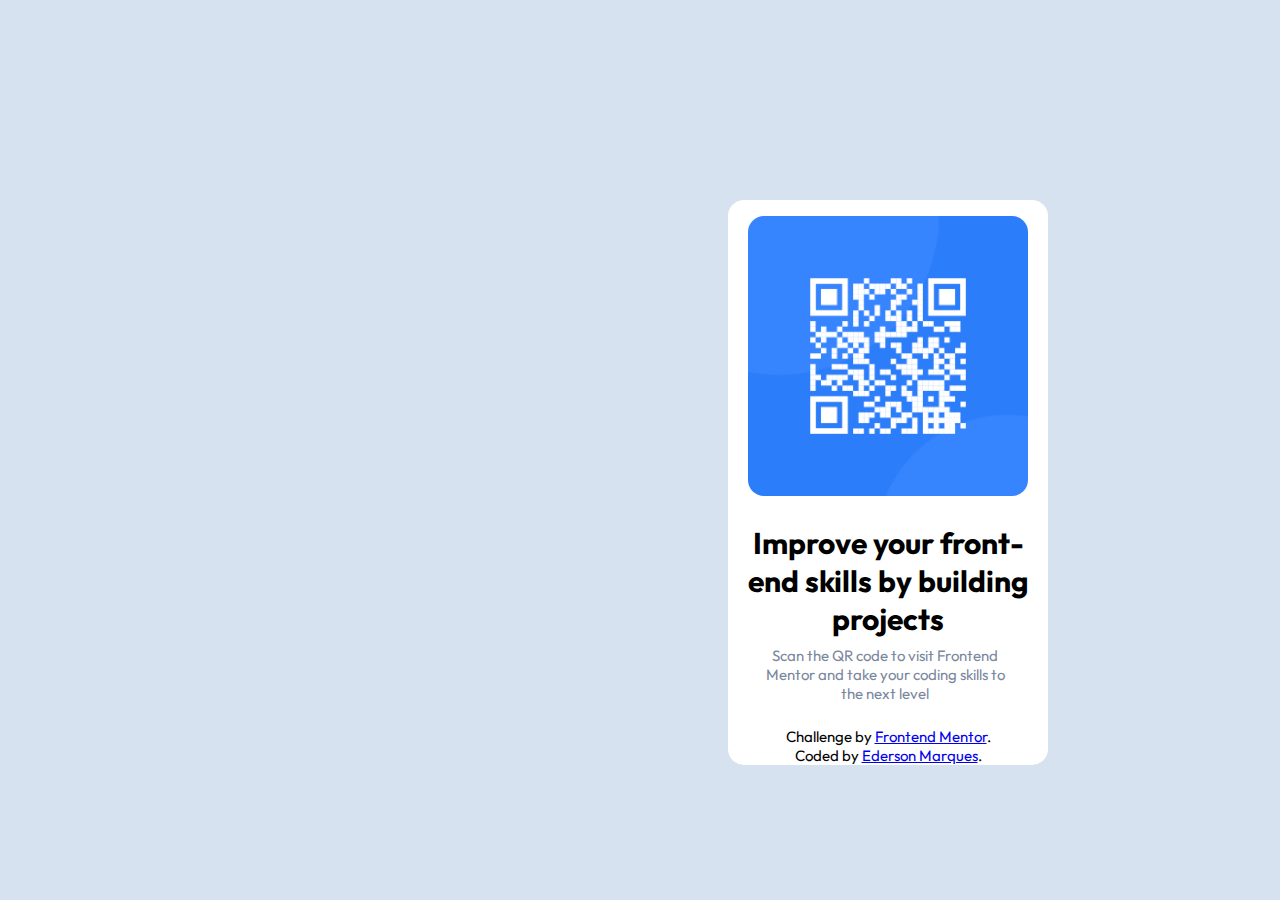
==== index.html @ a7690b4a "Add files via upload" ====
<!DOCTYPE html>
<html lang="en">

<head>
  <meta charset="UTF-8">
  <meta name="viewport" content="width=device-width, initial-scale=1.0">

  <link rel="icon" type="image/png" sizes="32x32" href="./images/favicon-32x32.png">

  <title>Frontend Mentor | QR code component</title>


  <style>
    @import url('https://fonts.googleapis.com/css2?family=Inter:wght@400;700&family=Outfit:wght@400;700&display=swap');

    body {
      
      font-family: "Outfit";
      width: 1440px;
      background-color: hsl(212, 45%, 89%);
      font-size: 15px;
      text-align: center;
    }

    #caixa {
      
      background-color: hsl(0, 0%, 100%);
      border-radius: 16px;
      margin-top: 200px;
      margin-left: 50%;
      width: 320px;

    }

    #qrcode {
      border-radius: 32px;
      padding: 16px;
      width: 280px;
    }

    h1 {
      padding: 8px;
      margin: 0 10px;
    }

    p {

      color: hsl(220, 15%, 55%);
      font-weight: 400;
      width: 250px;

      margin: 0 32px 24px;
    }

    .attribution {
      margin: 0 50px;
    }
  </style>
</head>

<body>

  <section id="caixa">
    <div>
      <img src="images/image-qr-code.png" alt="Qr code" id="qrcode">
      <h1>Improve your front-end skills by building projects</h1>
      <p>Scan the QR code to visit Frontend Mentor and take your coding skills to the next level</p>
    </div>

    </div>

    <div class="attribution">
      Challenge by <a href="https://www.frontendmentor.io?ref=challenge" target="_blank">Frontend Mentor</a>.
      Coded by <a href="#">Ederson Marques</a>.
    </div>
  </section>

</body>

</html>
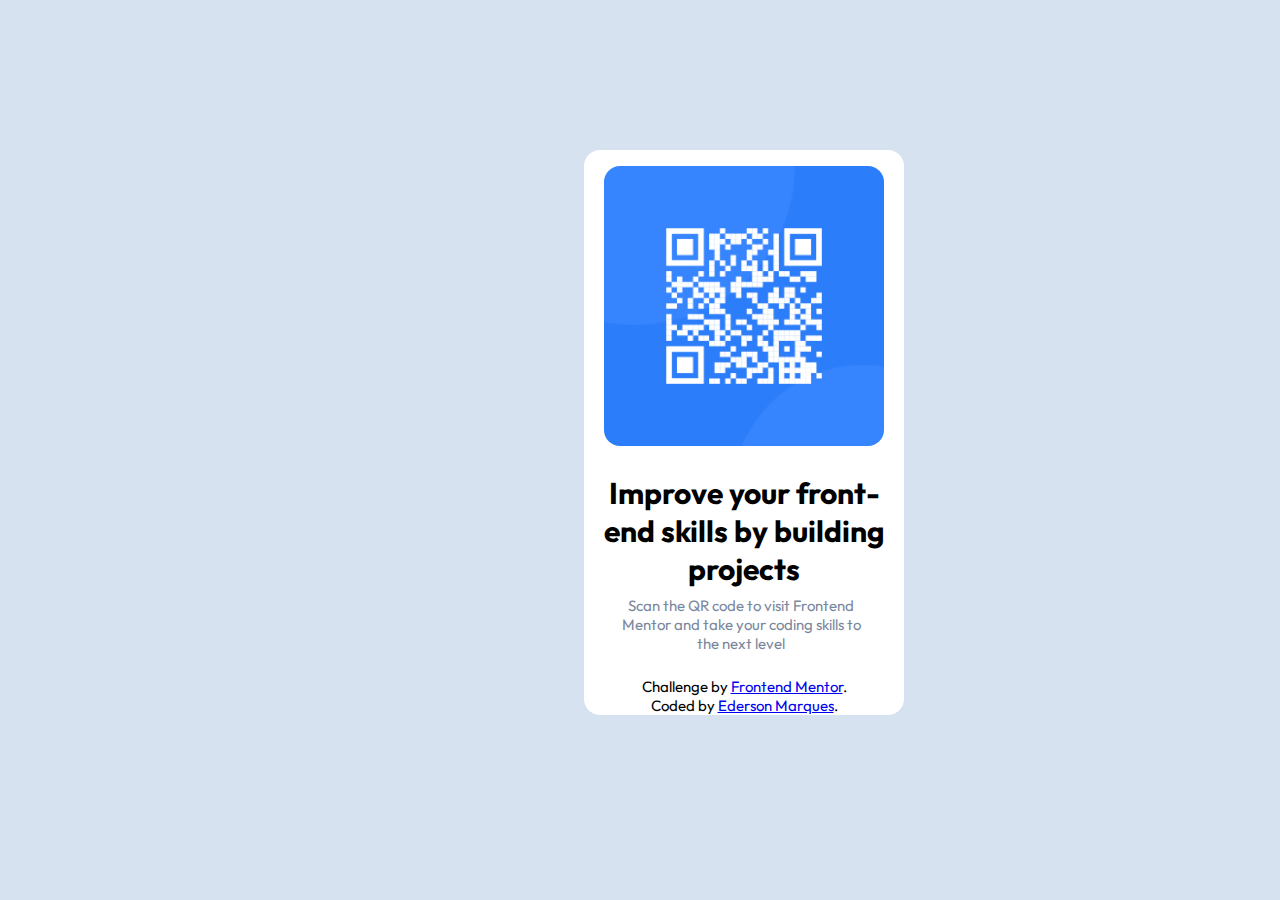
==== commit 47603e48: "margin change value" ====
--- a/index.html
+++ b/index.html
@@ -26,8 +26,8 @@
       
       background-color: hsl(0, 0%, 100%);
       border-radius: 16px;
-      margin-top: 200px;
-      margin-left: 50%;
+      margin-top: 150px;
+      margin-left: 40%;
       width: 320px;
 
     }
@@ -55,6 +55,55 @@
     .attribution {
       margin: 0 50px;
     }
+
+    @media screen and (max-width:375px){
+      body {
+      
+      font-family: "Outfit";
+      width: 375px;
+      background-color: hsl(212, 45%, 89%);
+      font-size: 15px;
+      text-align: center;
+    }
+
+    #caixa {
+      
+      background-color: hsl(0, 0%, 100%);
+      border-radius: 16px;
+      margin-top: 50px;
+      margin-left: 15px;
+      padding-right: 5px;
+      width: 325px;
+      height: 560px;
+
+    }
+
+    #qrcode {
+      border-radius: 32px;
+      padding: 16px;
+      width: 300px;
+    }
+
+    h1 {
+      padding: 8px;
+      margin: 0 32px;
+    }
+
+    p {
+
+      color: hsl(220, 15%, 55%);
+      font-weight: 400;
+      width: 250px;
+
+      margin: 0 48px 24px;
+    }
+
+    .attribution {
+      margin: 0 50px;
+    }
+    }
+      
+    
   </style>
 </head>
 
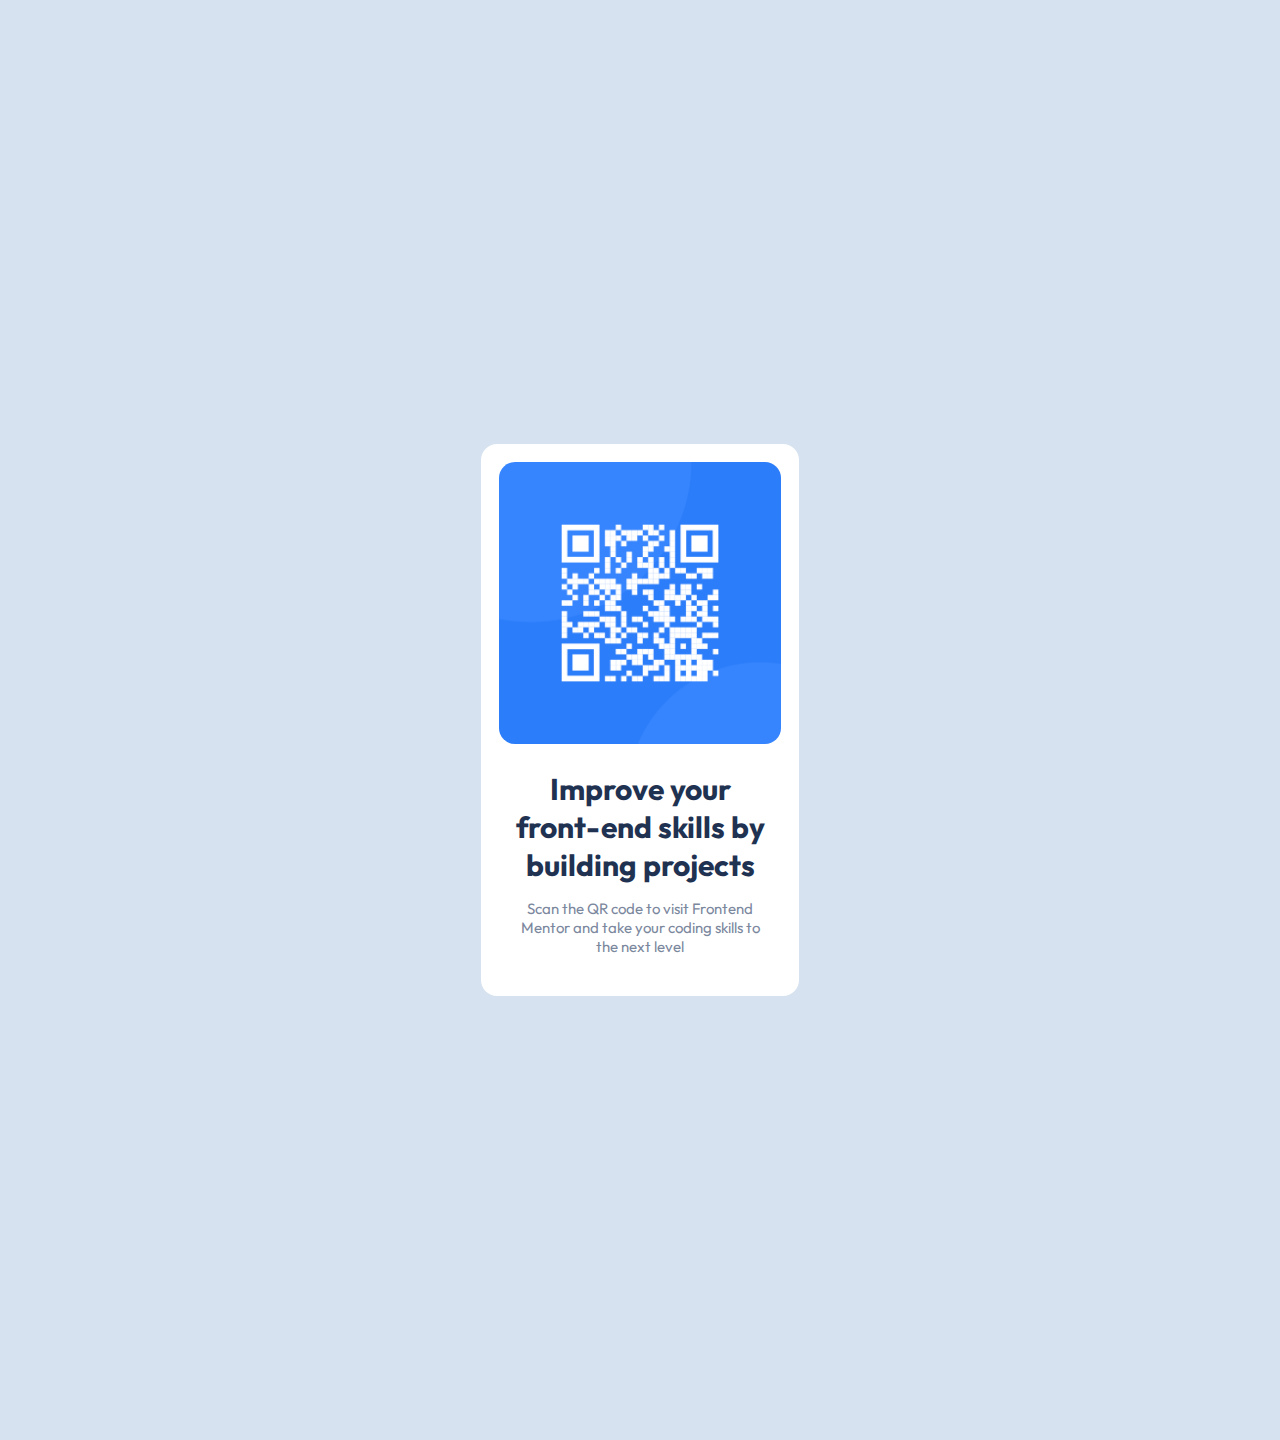
==== commit bdaaf165: "Add files via upload" ====
--- a/index.html
+++ b/index.html
@@ -1,129 +1,22 @@
-<!DOCTYPE html>
-<html lang="en">
-
-<head>
-  <meta charset="UTF-8">
-  <meta name="viewport" content="width=device-width, initial-scale=1.0">
-
-  <link rel="icon" type="image/png" sizes="32x32" href="./images/favicon-32x32.png">
-
-  <title>Frontend Mentor | QR code component</title>
-
-
-  <style>
-    @import url('https://fonts.googleapis.com/css2?family=Inter:wght@400;700&family=Outfit:wght@400;700&display=swap');
-
-    body {
-      
-      font-family: "Outfit";
-      width: 1440px;
-      background-color: hsl(212, 45%, 89%);
-      font-size: 15px;
-      text-align: center;
-    }
-
-    #caixa {
-      
-      background-color: hsl(0, 0%, 100%);
-      border-radius: 16px;
-      margin-top: 150px;
-      margin-left: 40%;
-      width: 320px;
-
-    }
-
-    #qrcode {
-      border-radius: 32px;
-      padding: 16px;
-      width: 280px;
-    }
-
-    h1 {
-      padding: 8px;
-      margin: 0 10px;
-    }
-
-    p {
-
-      color: hsl(220, 15%, 55%);
-      font-weight: 400;
-      width: 250px;
-
-      margin: 0 32px 24px;
-    }
-
-    .attribution {
-      margin: 0 50px;
-    }
-
-    @media screen and (max-width:375px){
-      body {
-      
-      font-family: "Outfit";
-      width: 375px;
-      background-color: hsl(212, 45%, 89%);
-      font-size: 15px;
-      text-align: center;
-    }
-
-    #caixa {
-      
-      background-color: hsl(0, 0%, 100%);
-      border-radius: 16px;
-      margin-top: 50px;
-      margin-left: 15px;
-      padding-right: 5px;
-      width: 325px;
-      height: 560px;
-
-    }
-
-    #qrcode {
-      border-radius: 32px;
-      padding: 16px;
-      width: 300px;
-    }
-
-    h1 {
-      padding: 8px;
-      margin: 0 32px;
-    }
-
-    p {
-
-      color: hsl(220, 15%, 55%);
-      font-weight: 400;
-      width: 250px;
-
-      margin: 0 48px 24px;
-    }
-
-    .attribution {
-      margin: 0 50px;
-    }
-    }
-      
-    
-  </style>
-</head>
-
-<body>
-
-  <section id="caixa">
-    <div>
-      <img src="images/image-qr-code.png" alt="Qr code" id="qrcode">
-      <h1>Improve your front-end skills by building projects</h1>
-      <p>Scan the QR code to visit Frontend Mentor and take your coding skills to the next level</p>
-    </div>
-
-    </div>
-
-    <div class="attribution">
-      Challenge by <a href="https://www.frontendmentor.io?ref=challenge" target="_blank">Frontend Mentor</a>.
-      Coded by <a href="#">Ederson Marques</a>.
-    </div>
-  </section>
-
-</body>
-
+<!DOCTYPE html>
+<html lang="en">
+<head>
+    <meta charset="UTF-8">
+    <meta http-equiv="X-UA-Compatible" content="IE=edge">
+    <meta name="viewport" content="width=device-width, initial-scale=1.0">
+    <title>Qr code</title>
+    <link rel="shortcut icon" href="favicon.ico" type="image/x-icon">
+    <link rel="stylesheet" href="style.css">
+</head>
+<body>
+    <section class="container">
+        <div class="img">
+                <img src="images/image-qr-code.png" alt="Qr code" id="qrcode">
+            <div class="texto">
+                <h1>Improve your front-end skills by building projects</h1>
+                <p>Scan the QR code to visit Frontend Mentor and take your coding skills to the next level</p>
+            </div>
+        </div>
+    </section>
+</body>
 </html>--- a/style.css
+++ b/style.css
@@ -0,0 +1,44 @@
+@import url('https://fonts.googleapis.com/css2?family=Outfit:wght@400;700&display=swap');
+*{
+    margin: 0;
+    padding: 0;
+}
+body{
+    font-family: "outfit";
+    background-color: hsl(212, 45%, 89%);
+    min-height: 1440px;
+    display: flex;
+    align-items: center;
+    font-size: 15px;
+    justify-content: center;
+}
+section{
+    max-width: 350px;
+    
+    
+}    
+.img{
+    text-align: center;
+    background-color: hsl(0, 0%, 100%) ;
+    border-radius: 16px;
+    padding: 18px;
+    margin: 0 1rem;
+    
+    
+
+}
+.img img{
+    width: 100%;
+    border-radius: 16px;
+}
+.texto{
+    padding: 22px 10px;
+}
+.texto > h1{
+    color: hsl(218, 44%, 22%) ;
+    padding-bottom: 15px;
+}
+
+.texto > p {
+    color: hsl(220, 15%, 55%);
+}